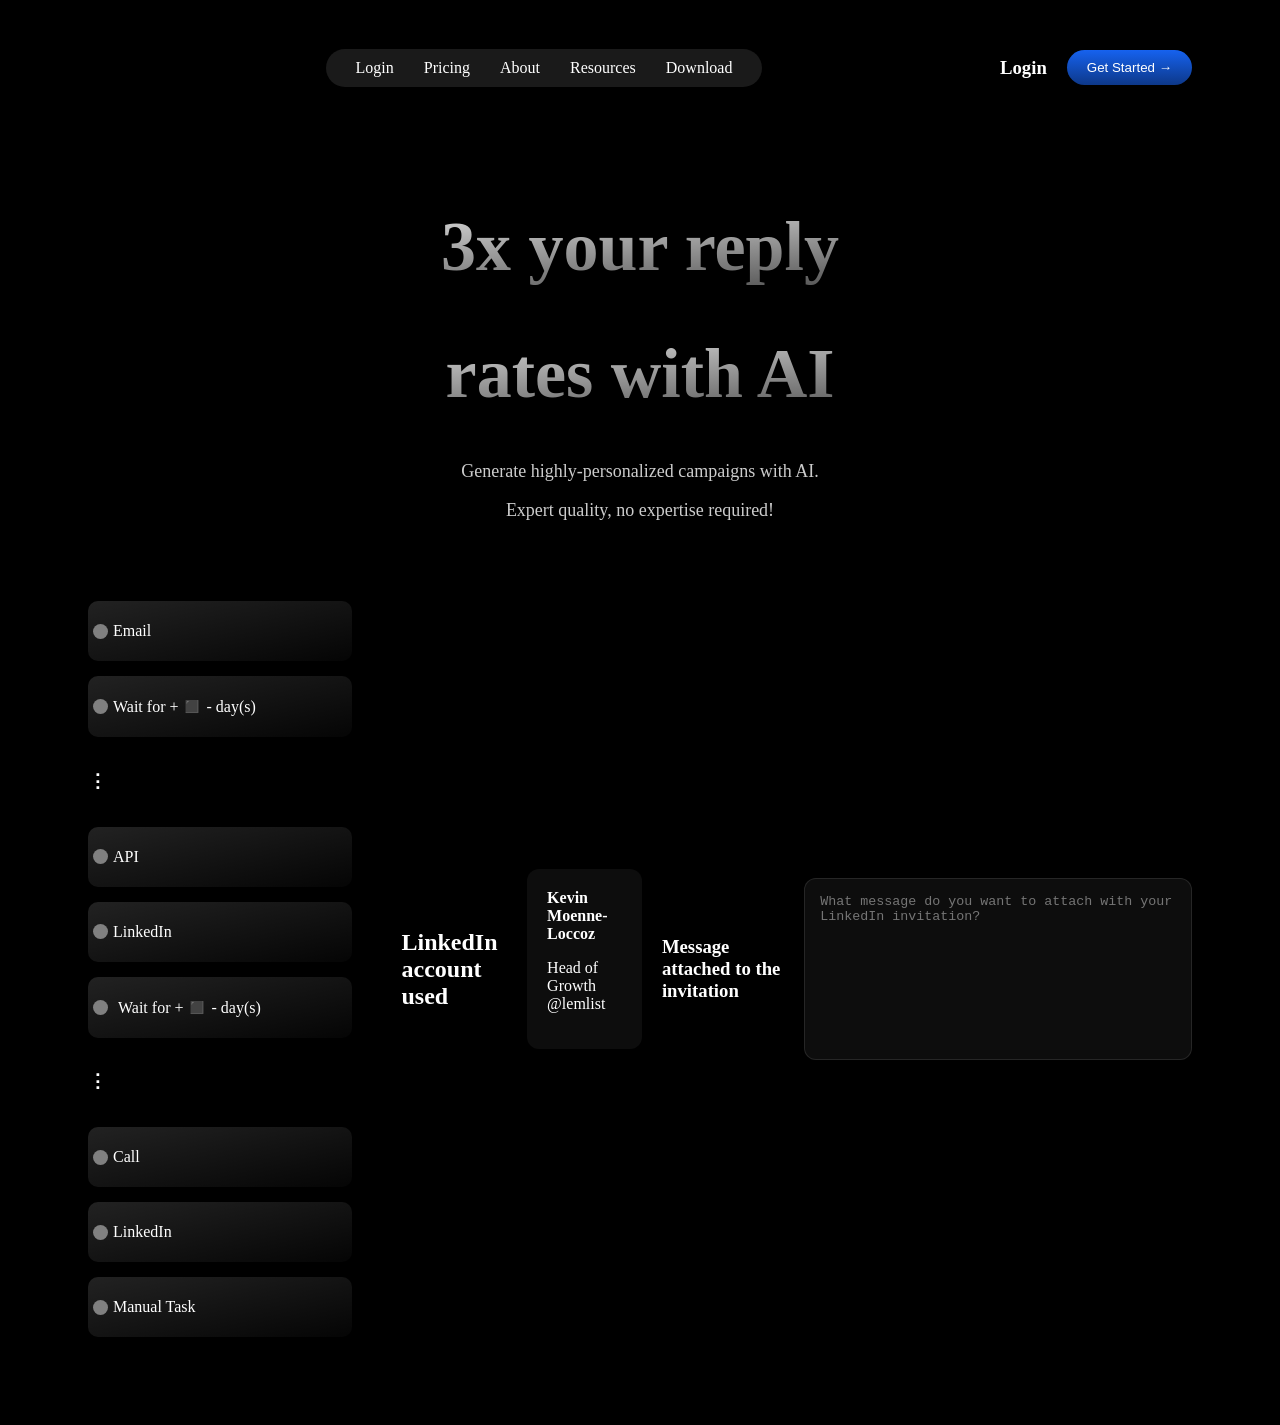
==== index.html @ 6ab55fa3 "first" ====
<!DOCTYPE html>
<html lang="en">
<head>
    <meta charset="UTF-8">
    <meta name="viewport" content="width=device-width, initial-scale=1.0">
    <link rel="stylesheet" href="style.css">
    <title>Github Finder</title>
</head>
<body>
<div class="header">
        <div class="icon"></div>
        <div class="nav">
            <div class="f">Login</div>
            <div class="f">Pricing</div>
            <div class="f">About</div>
            <div class="f">Resources</div>
            <div class="f">Download</div>
        </div>
        <div class="right">
            <h3>Login</h3>
            <button class="btn">Get Started →</button>
        </div>
    </div>

    <div class="tile">
        <h1>3x your reply</h1>
        <h1>rates with AI</h1>
        <p>Generate highly-personalized campaigns with AI.</p>
        <p>Expert quality, no expertise required!</p>
    </div>

    <div class="phone">
        <div class="op">
            <div class="c1 c"><div class="s"></div><div class="t"><p>Email</p></div></div>
            <div class="c2 c"><div class="s"></div><div class="t"><p>Wait for + ◼️ - day(s)</p></div></div>
            <h3>⋮</h3>
            <div class="c3 c"><div class="s"></div><div class="t"><p>API</p></div></div>
            <div class="c4 c"><div class="s"></div><div class="t"><p>LinkedIn</p></div></div>
            <div class="c5 c"><div class="s"></div><div class="t"></div><p>Wait for + ◼️ - day(s)</p></div>
            <h3>⋮</h3>
            <div class="c6 c"><div class="s"></div><div class="t"><p>Call</p></div></div>
            <div class="c7 c"><div class="s"></div><div class="t"><p>LinkedIn</p></div></div>
            <div class="c8 c"><div class="s"></div><div class="t"><p>Manual Task</p></div></div>
        </div>
        <div class="right">
            <h2>LinkedIn account used</h2>
            <div class="acc">
                <div>
                    <strong>Kevin Moenne-Loccoz</strong>
                    <p>Head of Growth @lemlist</p>
                </div>
            </div>
            <h3>Message attached to the invitation</h3>
            <textarea placeholder="What message do you want to attach with your LinkedIn invitation?"></textarea>
        </div>
    </div>
    <script src="script.js"></script>
</body>
</html>
---- style.css ----
/* ===== Krishna Styles ===== */

body{
    background-color: black;
    color: white;
}

.header{
    display:flex;
    justify-content:space-between;
    align-items:center;
    padding:30px 80px;
}

.icon-logo{
    width:140px;
    height:70px;
    background-image: url("/icon.png");
    border-radius:8px;
}

.nav{
    display:flex;
    gap:30px;
    padding:10px 30px;
    background:rgba(255,255,255,0.1);
    border-radius:30px;
    backdrop-filter: blur(10px);
}

.f{
    cursor:pointer;
}

.right{
    display:flex;
    align-items:center;
    gap:20px;
}

.btn{
    background:linear-gradient(to bottom,#1662EF,#0D3889);
    border:none;
    border-radius:25px;
    padding:10px 20px;
    color:white;
    cursor:pointer;
}

.tile{
    text-align:center;
    margin-top:80px;
    margin-bottom:80px;
}

.tile h1{
    font-size:70px;
    font-weight:bold;
    background: linear-gradient(to bottom right, #ffffff,#ffffff33);
    -webkit-background-clip:text;
    -webkit-text-fill-color:transparent;
}

.tile p{
    margin-top:10px;
    font-size:18px;
    color:#ccc;
}

.phone{
    display:grid;
    grid-template-columns: 1fr 3fr;
    gap:50px;
    padding:0 80px 80px 80px;
}

.op{
    display:flex;
    flex-direction:column;
    gap:15px;
}

.c{
    display:flex;
    align-items:center;
    gap:5px;
    padding:5px;
    border-radius:10px;
    background:linear-gradient(to bottom right,#ffffff22,#ffffff05);
}

.s{
    width:15px;
    height:15px;
    border-radius:50%;
    background:gray;
}

.right-panel{
    background:linear-gradient(to bottom right,#111827,#000000);
    border:1px solid rgba(255,255,255,0.1);
    border-radius:20px;
    padding:40px;
    min-height:500px;
}

.acc{
    margin:20px 0 40px 0;
    padding:20px;
    border-radius:12px;
    background:rgba(255,255,255,0.05);
}

textarea{
    width:100%;
    height:150px;
    background:rgba(255,255,255,0.05);
    border:1px solid rgba(255,255,255,0.1);
    border-radius:12px;
    padding:15px;
    color:white;
    resize:none;
}


/* ===== Keerthi Styles ===== */

.container2{
    width: 100%;
}

.child1{
    width: 1548px;
    height: 210px;
    display: flex;
    justify-content: space-between;
    padding: 60px 72px;
}

.boxes{
    width: 357px;
    height: 194px;
}

.subboxes{
    width: 355px;
    height: 108px;
}

.image{
    height: 64px;
    width: 64px;
    border: 4px solid white;
    margin: auto;
}

.head{
    font-family: 'Work Sans', sans-serif;
    font-weight: 1000;
    font-size: 24px;
    text-align: center;
    margin-top: 12px;
}

.para{
    font-family: 'Inter', sans-serif;
    height: 57px;
    font-weight: 200;
    font-size: 18px;
    line-height: 24px;
    text-align: center;
    margin-top: 24px;
}

.child2{
    width: 1462px;
    height: 580px;
    padding: 60px 72px 60px 158px;
    display: flex;
    gap: 110px;
}

.img{
    width: 550px;
    height: 549px;
    border-radius: 20px;
}

.content{
    margin-left: 96px;
    width: 550px;
    margin-top: 44px;
}

.contentchild{
    width: 550px;
    height: 119px;
    margin-bottom: 20px;
}

.contenthead{
    font-weight: 590;
    font-family:sans-serif;
    font-size: 20px;
}

.contentpara{
    font-weight: 200;
    font-size: 17px;
    color: #00000099;
    font-family: sans-serif;
}

.heading{
    display: flex;
}

.icon-step{
    border-radius: 50%;
    background-color: #2A48F5;
    height: 26px;
    width: 33px;
    color: white;
    margin-right: 12px;
    text-align: center;
    padding-top: 5px;
    font-size: 16px;
}
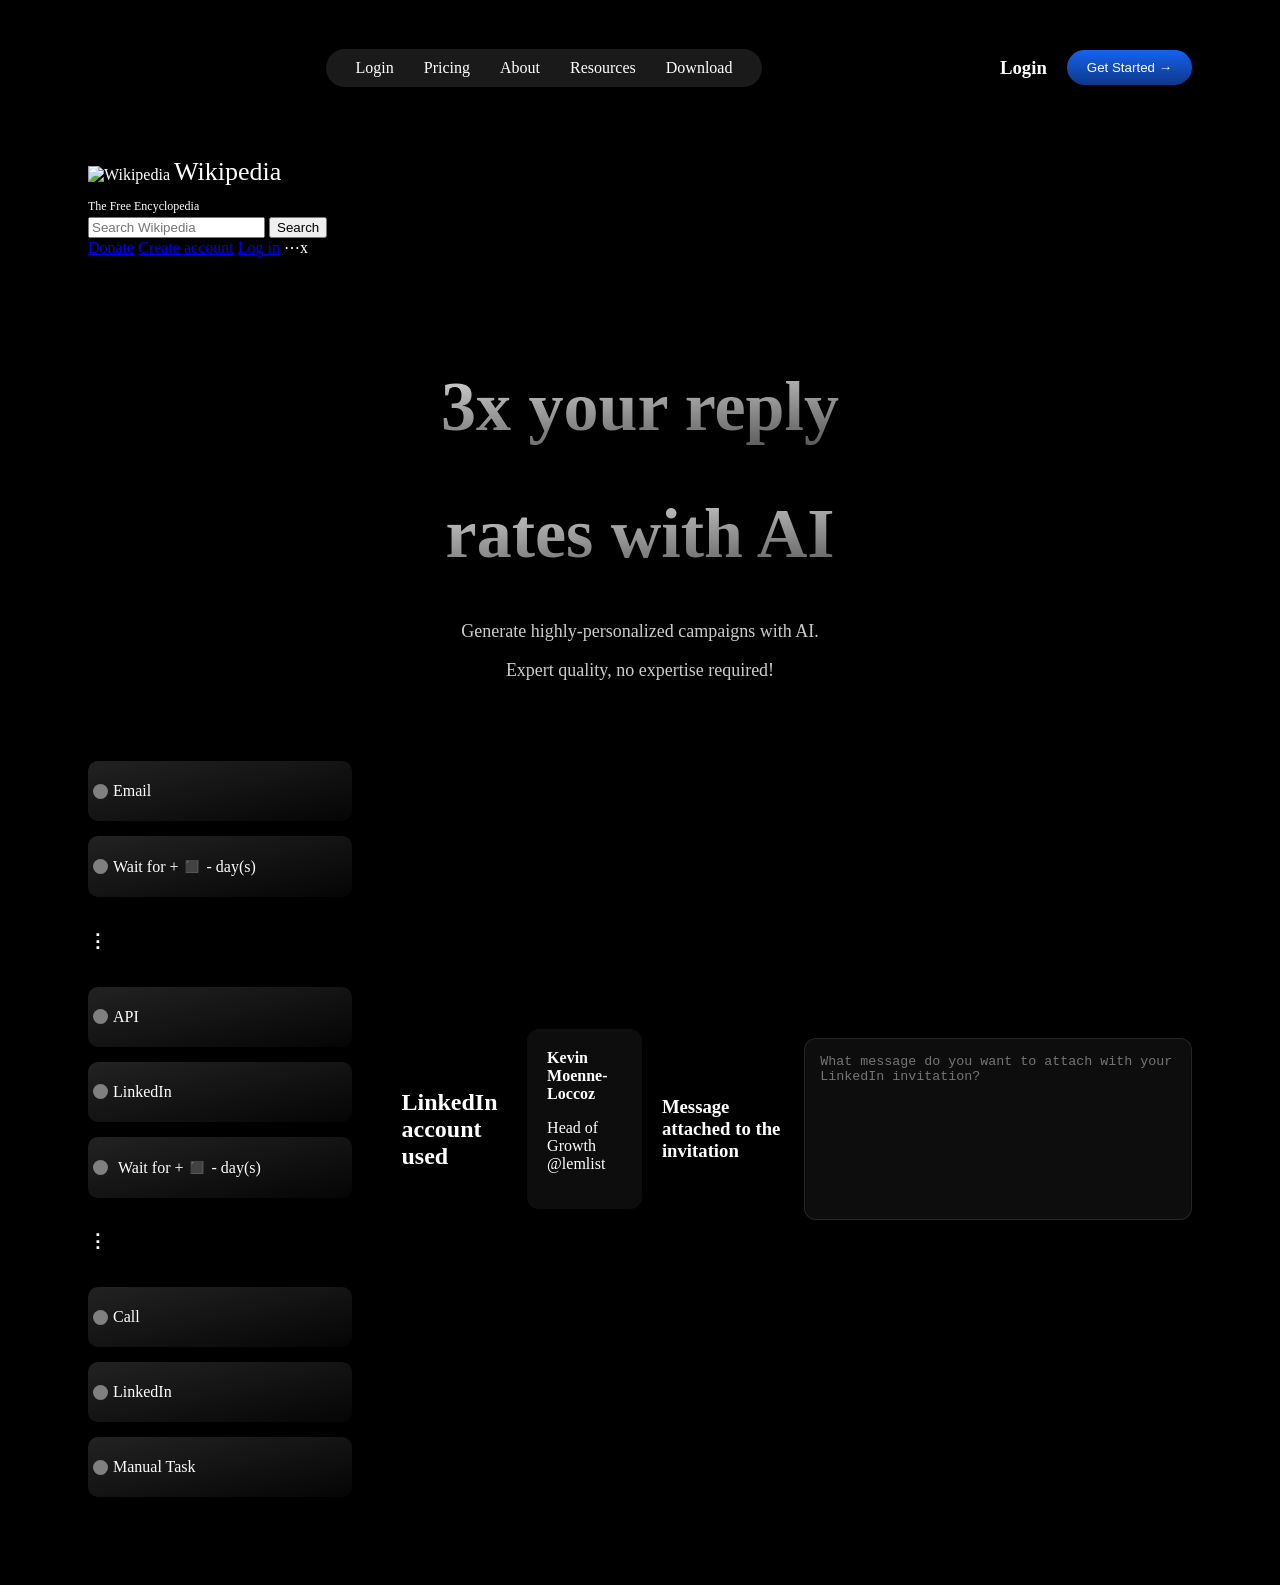
==== commit 38eed724: "firstt" ====
--- a/index.html
+++ b/index.html
@@ -21,6 +21,26 @@
             <button class="btn">Get Started →</button>
         </div>
     </div>
+
+    <header class="header">
+        <div class="header-container">
+            <div class="hamburger"></div>
+            <div class="logo">
+                <img src="https://upload.wikimedia.org/wikipedia/commons/1/1a/Wikipedia_logo_bronze.png" alt="Wikipedia">
+                <span class="logo-text"style="font-size: 26px;">Wikipedia<br><small style="font-size: 12px;">The Free Encyclopedia</small></span>
+            </div>
+            <div class="search-container">
+                <input type="text" class="search-input" placeholder="Search Wikipedia">
+                <button class="search-button">Search</button>
+            </div>
+            <div class="header-links">
+                <a href="#">Donate</a>
+                <a href="#">Create account</a>
+                <a href="#">Log in</a>
+                <span>⋯</span>x
+            </div>
+        </div>
+    </header>
 
     <div class="tile">
         <h1>3x your reply</h1>
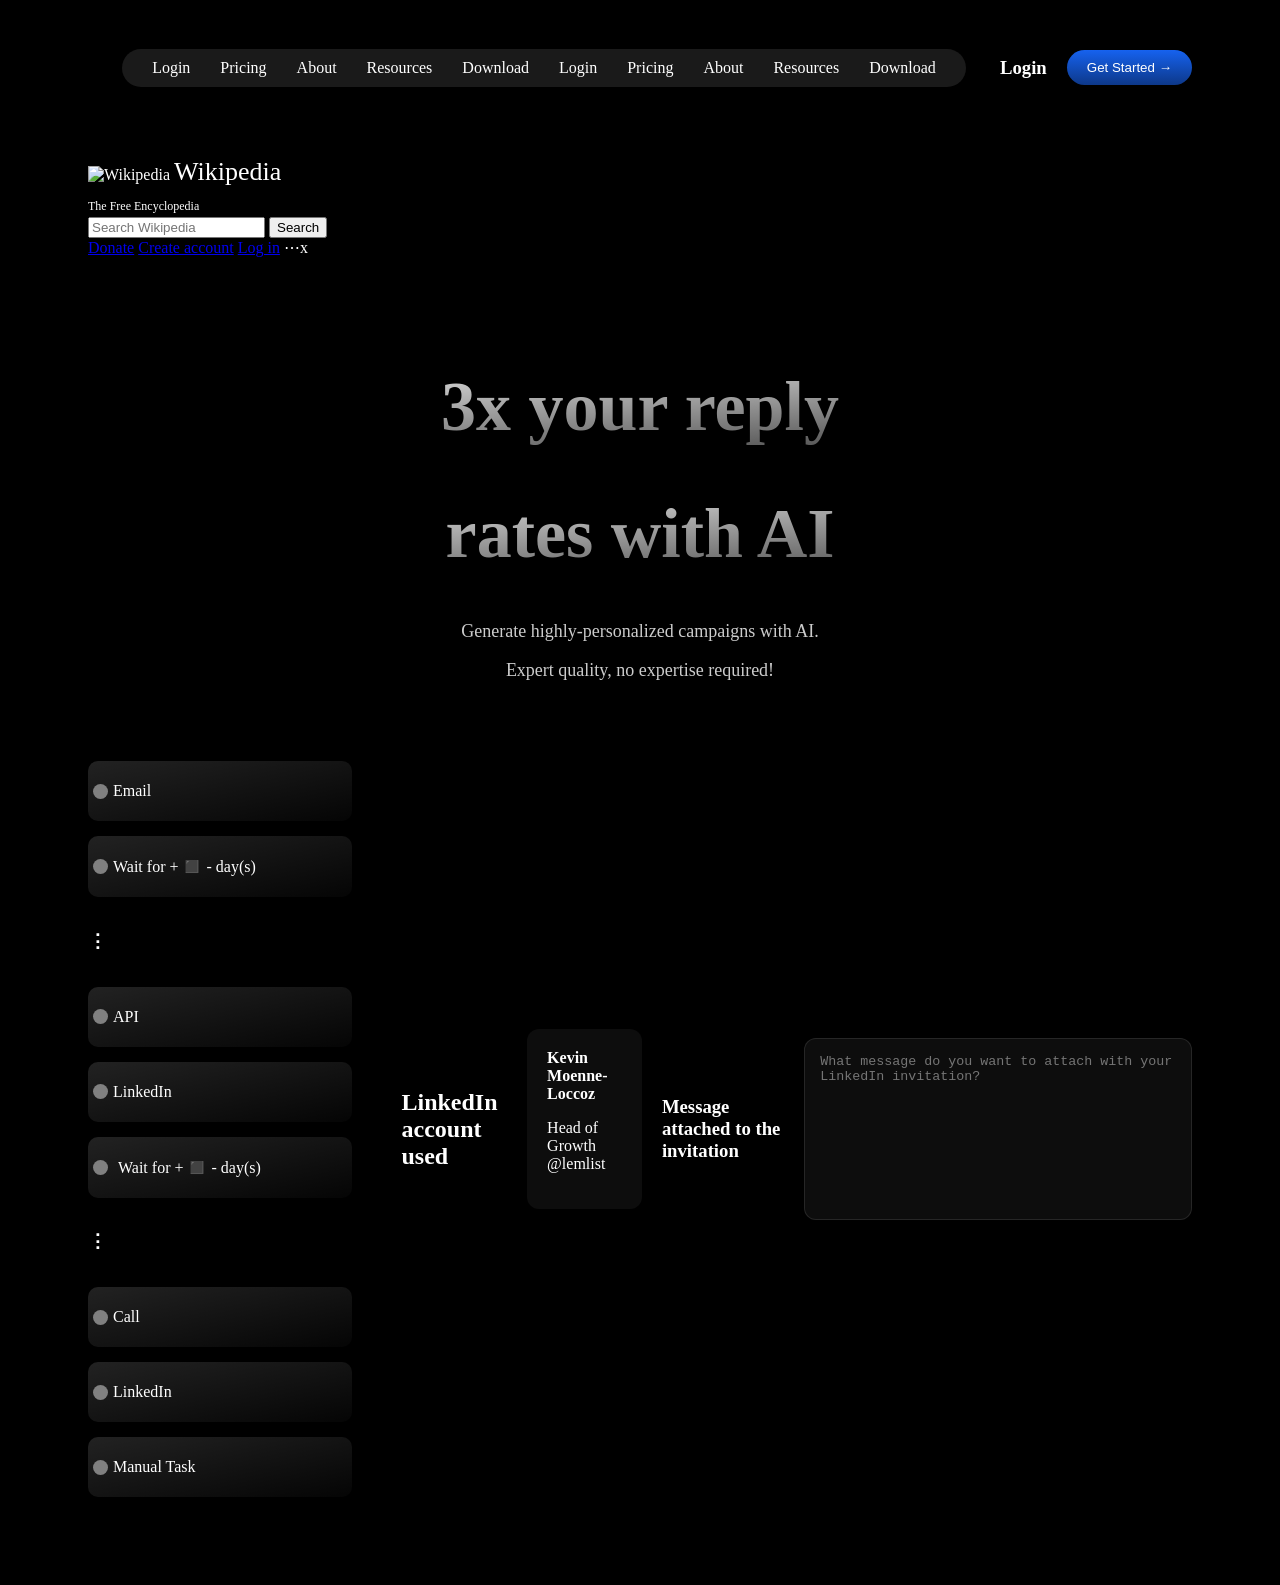
==== commit 32346514: "made changes in html" ====
--- a/index.html
+++ b/index.html
@@ -10,6 +10,11 @@
 <div class="header">
         <div class="icon"></div>
         <div class="nav">
+            <div class="f">Login</div>
+            <div class="f">Pricing</div>
+            <div class="f">About</div>
+            <div class="f">Resources</div>
+            <div class="f">Download</div>
             <div class="f">Login</div>
             <div class="f">Pricing</div>
             <div class="f">About</div>
